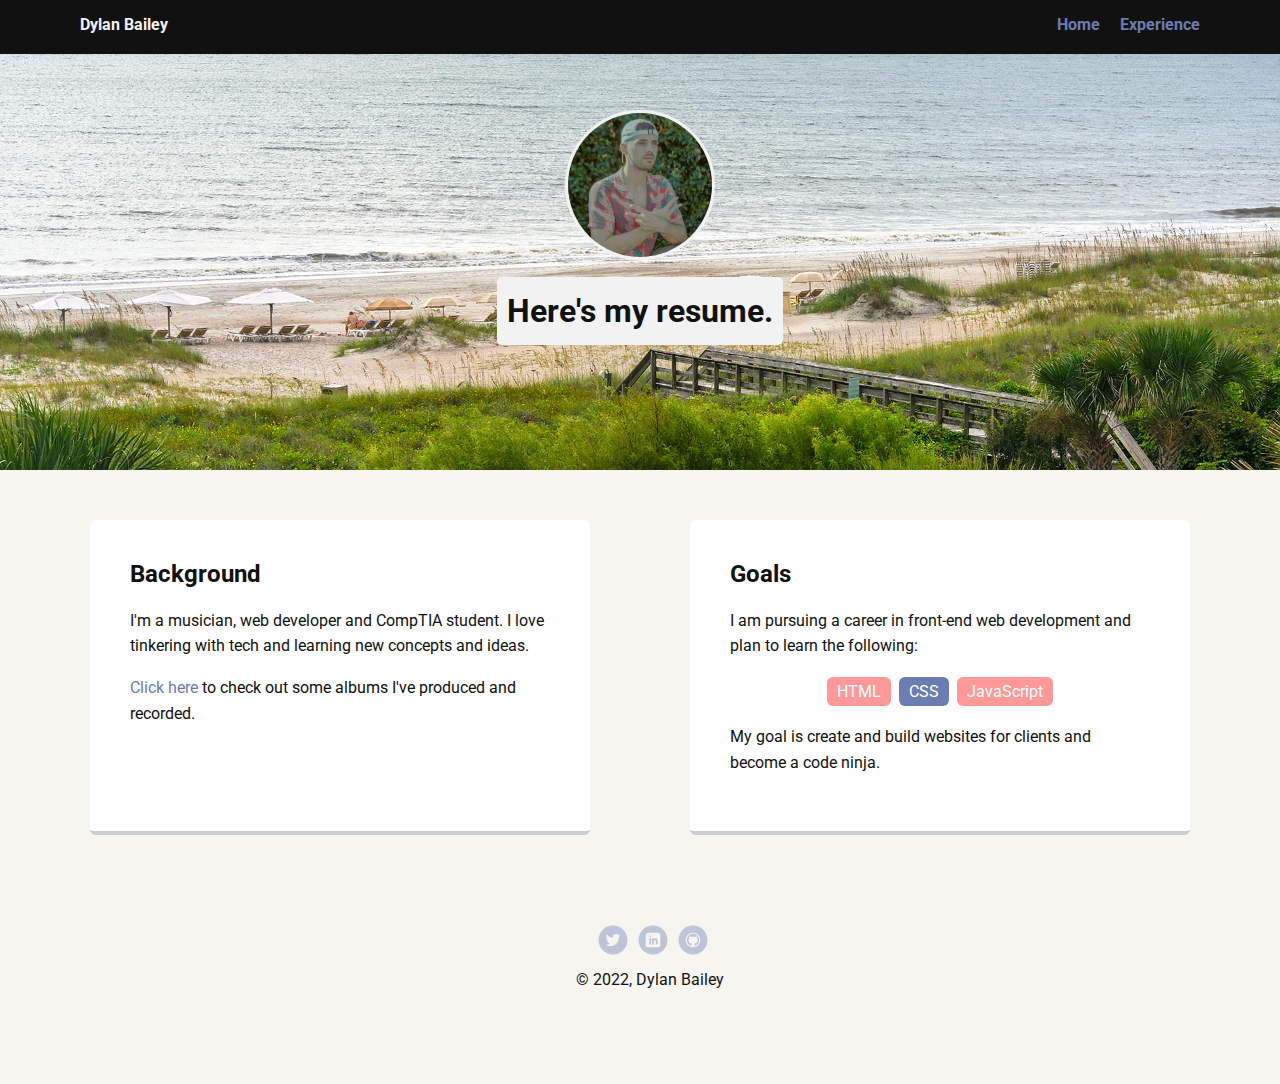
==== experience.html @ b7cf4d19 "New page" ====
<!doctype html>
<html lang="en">
<head>
  <meta charset="utf-8">
  <title>Dylan Bailey's Resume</title>
  <meta name="viewport" content="width=device-width, initial-scale=1.0">
  <link rel="stylesheet" href="styles.css">
  <link href="https://fonts.googleapis.com/css?family=Muli%7CRoboto:400,300,500,700,900" rel="stylesheet"></head>
  <body>

    <div class="main-nav">
        <ul class="nav">
          <li class="name">Dylan Bailey</li>
          <li><a href="index.html">Home</a></li>
          <li><a href="#">Experience</a></li>
        </ul>
    </div>

    <header>
      <img src="images/DylanProfile.jpg" alt="Photo of Dylan Bailey" class="profile-image">
      <h1 class="tag name">Here's my resume.</h1>
    </header>

    <main class="flex">
      <div class="card">
        <h2>Background</h2>
        <p>I'm a musician, web developer and CompTIA student. I love tinkering with tech and learning new concepts and ideas.</p>
        <p><a href="#">Click here</a> to check out some albums I've produced and recorded.</p>
      </div> 

      <div class="card">
        <h2>Goals</h2>
        <p>I am pursuing a career in front-end web development and plan to learn the following:</p>
        <ul class="skills">
          <li>HTML</li>
          <li>CSS</li>
          <li>JavaScript</li>
        </ul>
        <p>My goal is create and build websites for clients and become a code ninja.</p>
      </div> 

    </main>
    <footer>
      <ul>
        <li><a href="https://twitter.com/iamsheepless" class="social twitter">Twitter</a></li>
        <li><a href="https://www.linkedin.com/in/dylancbailey/" class="social linkedin">LinkedIn</a></li>
        <li><a href="https://github.com/dylancbailey" class="social github">Github</a></li>
      </ul>
      <p class="copyright">&copy; 2022, Dylan Bailey</p>
    </footer>
  </body>
  </html>
---- styles.css ----
/* Global Layout Set-up */
* { 
  box-sizing: border-box;
}
  
body {
  margin: 0;
  padding: 0;
  text-align: center;
  font-family: 'Roboto', sans-serif;
  color: #111;
  background: #f7f5f0;
}
/* Link Styles */

a {
  text-decoration: none;
  color: #6b7db3;
}
a:hover {
  color: #ff9999;
}

/* Section Styles */

.main-nav {
  width: 100%;
  background: #111;
  min-height: 30px;
  padding: 10px;
  position: fixed;
  text-align: center;
}
.nav {
  display: flex;
  justify-content: space-around;
  font-weight: 700;
  list-style-type: none;
  margin: 0 auto;
  padding: 0;
}

.nav .name {
    display: block;
    margin-right: auto;
    color: #F2F2F2;
}
.nav li {
  padding: 5px 10px 10px 10px;
}
.nav a {
  transition: all .5s;
}
.nav a:hover {
  color: #ff9999;
}

header {
  text-align: center;
  background: url('images/AmeliaIsland.jpg') no-repeat top 53% center;
  background-size: cover;
  overflow: hidden;
  padding-top: 60px;
}
header {
  line-height: 1.5;
}
header .profile-image {
  margin-top: 50px;
  width: 150px;
  height: 150px;
  border-radius: 50%;
  border: 3px solid #F2F2F2;
  transition: all .5s;
}
header .profile-image:hover {
  transform: scale(1.2) rotate(5deg);
}
.tag {
  background-color: #F2F2F2;
  color: #111;
  padding: 10px;
  border-radius: 5px;
  display: table;
  margin: 10px auto;
} 
.location {
  background-color: #6b7db3;
  color: #F2F2F2;
}
.card {
  margin: 30px;
  padding: 20px 40px 40px;
  max-width: 500px;
  text-align: left;
  background-color: #fff;
  border-bottom: 4px solid #ccc;
  border-radius: 6px;
  transition: all .5s;
}
.card:hover {
  border-color: #ff9999;
}

ul.skills {
  padding: 0;
  text-align: center;
}

.skills li {
  border-radius: 6px;
  display: inline-block;
  background: #6b7db3;
  color: white;
  padding: 5px 10px;
  margin: 2px;
}

.skills li:nth-child(odd) {
  background: #ff9999;
}

footer {
  width: 100%;
  min-height: 30px;
  padding: 20px 0 40px 20px;
}

footer .copyright {
  top: -8px;
  font-size: .75em;
}

footer ul {
  list-style-type: none;
  margin: 0;
  padding: 0;
}

footer ul li {
  display: inline-block;
}

a.social {
  display: inline-block;
  text-indent: -9999px;
  margin-left: 5px;
  width: 30px;
  height: 30px;
  background-size: 30px 30px;
  opacity: .4;
  transition: all .5s;
}
a.twitter {
  background-image: url(images/twitter.svg);
}
a.linkedin {
  background-image: url(images/linkedin.svg);
}
a.github {
  background-image: url(images/github.svg);
}
a.social:hover {
  opacity: 1;
}
.clearfix {
  clear: both;
}

/* Styles for larger screens */
@media screen and (min-width: 720px) {
  
  .flex {
      display: -ms-flexbox;      /* TWEENER - IE 10 */
      display: flex; 
      max-width: 1200px;
      -ms-flex-pack: distribute;
      justify-content: space-around;
      margin: 0 auto;
  }

  header {
    min-height: 470px;
  }

  .nav {
    max-width: 1200px;
    padding: 0 30px;
  }


  main {
    padding-top: 20px;
  }

  main p {
    line-height: 1.6em;
  }

  footer {
    font-size: 1.3em;
    max-width: 1200px;
    margin: 40px auto;
  }

}
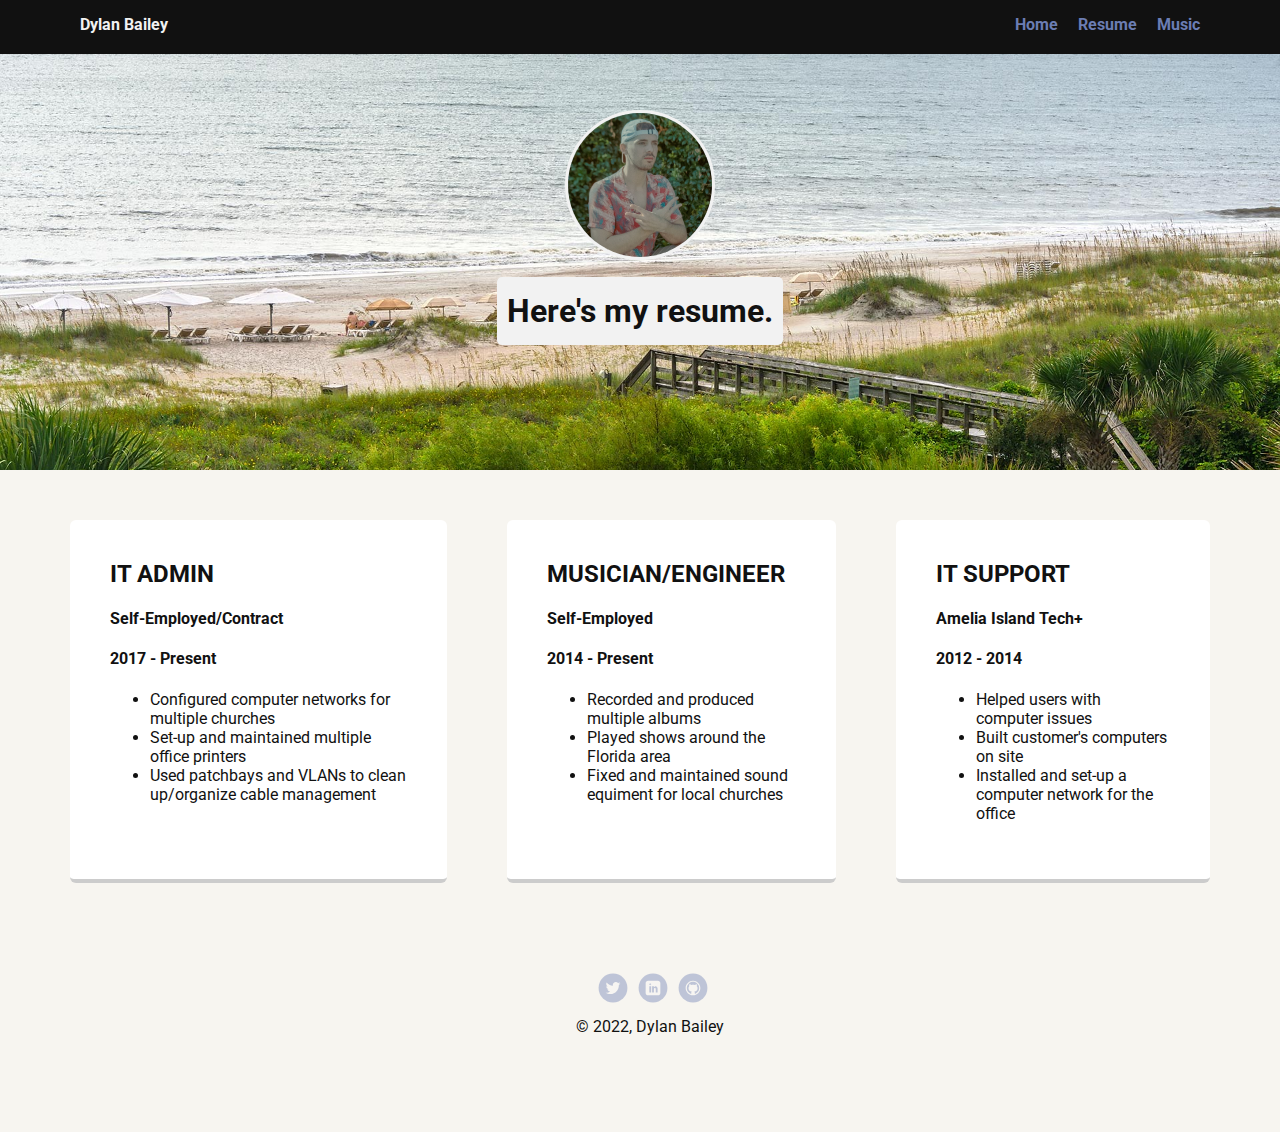
==== commit 71202331: "Information update" ====
--- a/experience.html
+++ b/experience.html
@@ -12,7 +12,8 @@
         <ul class="nav">
           <li class="name">Dylan Bailey</li>
           <li><a href="index.html">Home</a></li>
-          <li><a href="#">Experience</a></li>
+          <li><a href="#">Resume</a></li>
+          <li><a>Music</a></li>
         </ul>
     </div>
 
@@ -23,21 +24,37 @@
 
     <main class="flex">
       <div class="card">
-        <h2>Background</h2>
-        <p>I'm a musician, web developer and CompTIA student. I love tinkering with tech and learning new concepts and ideas.</p>
-        <p><a href="#">Click here</a> to check out some albums I've produced and recorded.</p>
-      </div> 
+        <h2>IT ADMIN</h2>
+        <h4>Self-Employed/Contract</h4>
+        <h4>2017 - Present</h4>
+        <ul>
+          <li>Configured computer networks for multiple churches</li>
+          <li>Set-up and maintained multiple office printers</li>
+          <li>Used patchbays and VLANs to clean up/organize cable management</li>
+        </ul>
+      </div>
 
       <div class="card">
-        <h2>Goals</h2>
-        <p>I am pursuing a career in front-end web development and plan to learn the following:</p>
-        <ul class="skills">
-          <li>HTML</li>
-          <li>CSS</li>
-          <li>JavaScript</li>
+        <h2>MUSICIAN/ENGINEER</h2>
+        <h4>Self-Employed</h4>
+        <h4>2014 - Present</h4>
+        <ul>
+          <li>Recorded and produced multiple albums</li>
+          <li>Played shows around the Florida area</li>
+          <li>Fixed and maintained sound equiment for local churches</li>
         </ul>
-        <p>My goal is create and build websites for clients and become a code ninja.</p>
-      </div> 
+      </div>
+
+      <div class="card">
+        <h2>IT SUPPORT</h2>
+        <h4>Amelia Island Tech+</h4>
+        <h4>2012 - 2014</h4>
+        <ul>
+          <li>Helped users with computer issues</li>
+          <li>Built customer's computers on site</li>
+          <li>Installed and set-up a computer network for the office</li>
+        </ul>
+      </div>
 
     </main>
     <footer>
--- a/styles.css
+++ b/styles.css
@@ -71,10 +71,12 @@
   height: 150px;
   border-radius: 50%;
   border: 3px solid #F2F2F2;
-  transition: all .5s;
+  transition: all .5s ease;
 }
 header .profile-image:hover {
-  transform: scale(1.2) rotate(5deg);
+  transform: scale(1.1) rotate(5deg);
+  border-radius: 10%;
+  border: 3px dotted #ff9999;
 }
 .tag {
   background-color: #F2F2F2;
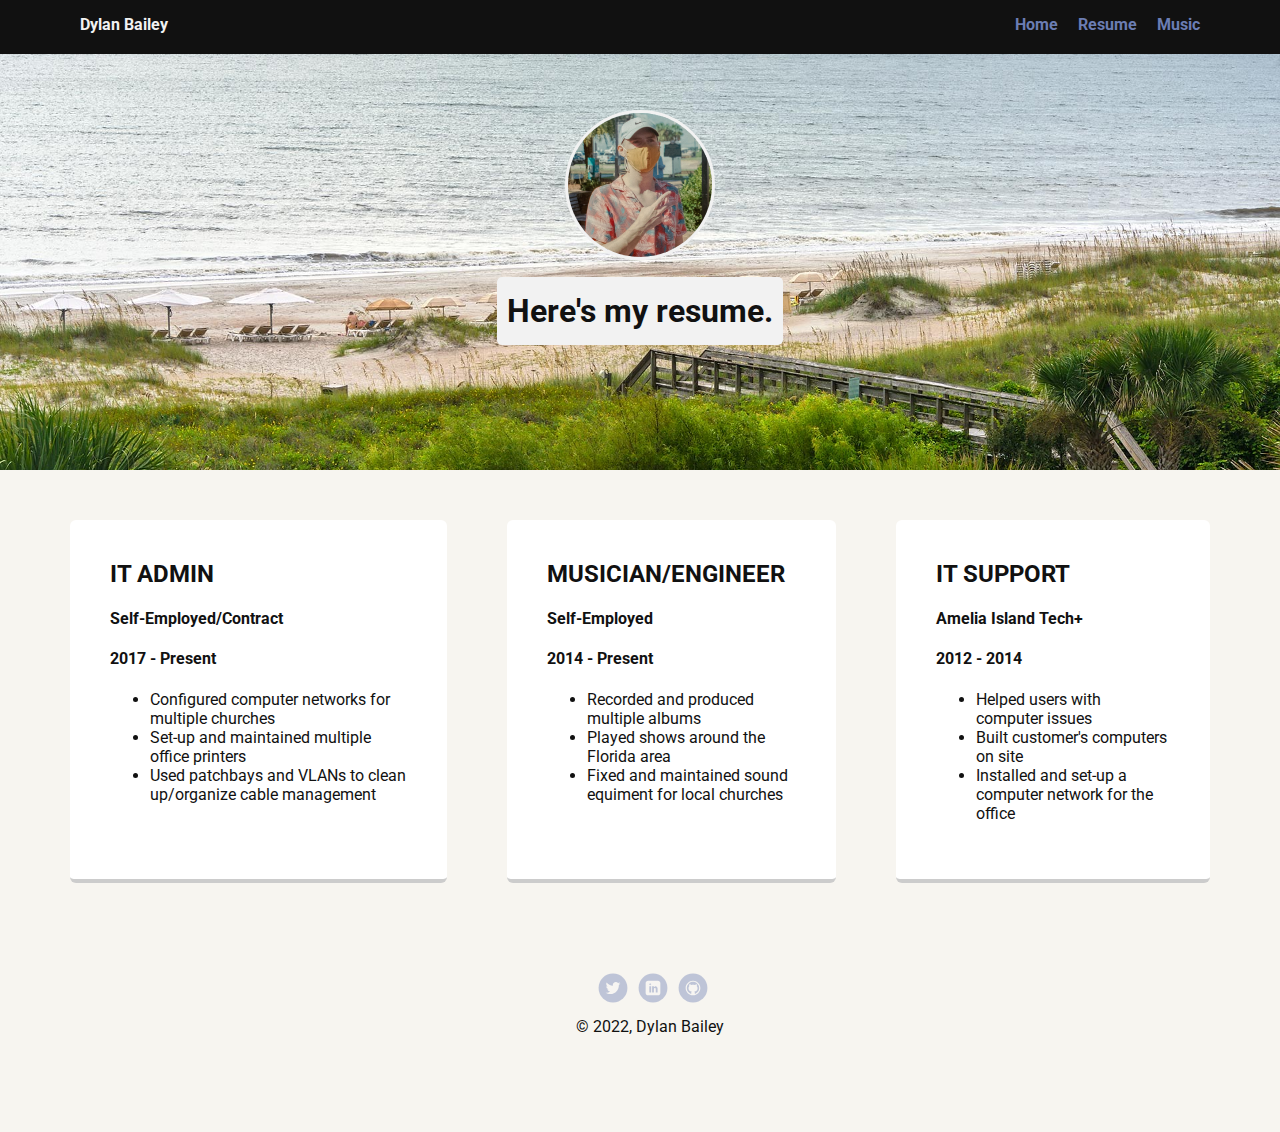
==== commit 4958ff83: "Updated images" ====
--- a/experience.html
+++ b/experience.html
@@ -13,12 +13,12 @@
           <li class="name">Dylan Bailey</li>
           <li><a href="index.html">Home</a></li>
           <li><a href="#">Resume</a></li>
-          <li><a>Music</a></li>
+          <li><a href="music.html">Music</a></li>
         </ul>
     </div>
 
     <header>
-      <img src="images/DylanProfile.jpg" alt="Photo of Dylan Bailey" class="profile-image">
+      <img src="images/DylanProfile2.jpg" alt="Photo of Dylan Bailey with a white hat and using his hand to make a peace symbol" class="profile-image">
       <h1 class="tag name">Here's my resume.</h1>
     </header>
 
--- a/styles.css
+++ b/styles.css
@@ -65,6 +65,7 @@
 header {
   line-height: 1.5;
 }
+
 header .profile-image {
   margin-top: 50px;
   width: 150px;
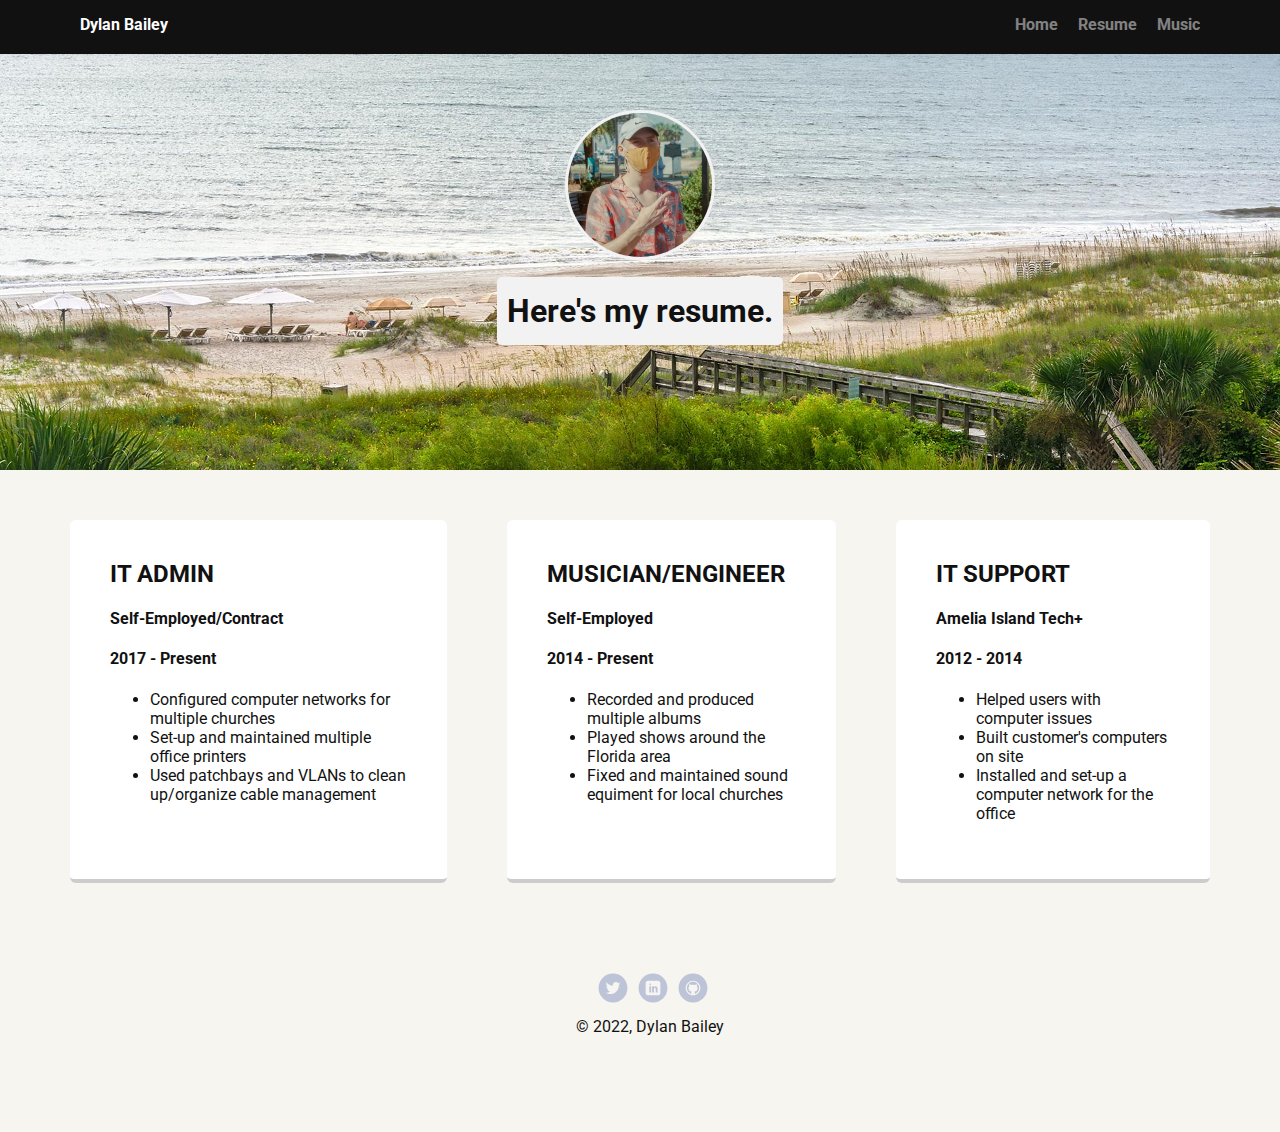
==== commit 76cddef7: "Style changes" ====
--- a/experience.html
+++ b/experience.html
@@ -10,7 +10,7 @@
 
     <div class="main-nav">
         <ul class="nav">
-          <li class="name">Dylan Bailey</li>
+          <li class="name"><a href="index.html">Dylan Bailey</a></li>
           <li><a href="index.html">Home</a></li>
           <li><a href="#">Resume</a></li>
           <li><a href="music.html">Music</a></li>
--- a/styles.css
+++ b/styles.css
@@ -50,8 +50,18 @@
 }
 .nav a {
   transition: all .5s;
+  opacity: 50%;
+  color: #F2F2F2;
 }
 .nav a:hover {
+  color: #ff9999;
+  opacity: 100%;
+}
+.nav .name a {
+  color: white;
+  opacity: 100%;
+}
+.nav .name a:hover {
   color: #ff9999;
 }
 
@@ -75,7 +85,7 @@
   transition: all .5s ease;
 }
 header .profile-image:hover {
-  transform: scale(1.1) rotate(5deg);
+  transform: scale(1.1) rotate(-5deg);
   border-radius: 10%;
   border: 3px dotted #ff9999;
 }
@@ -104,6 +114,9 @@
 .card:hover {
   border-color: #ff9999;
 }
+.music-link a:hover{
+  transition: all .5s;
+}
 
 ul.skills {
   padding: 0;
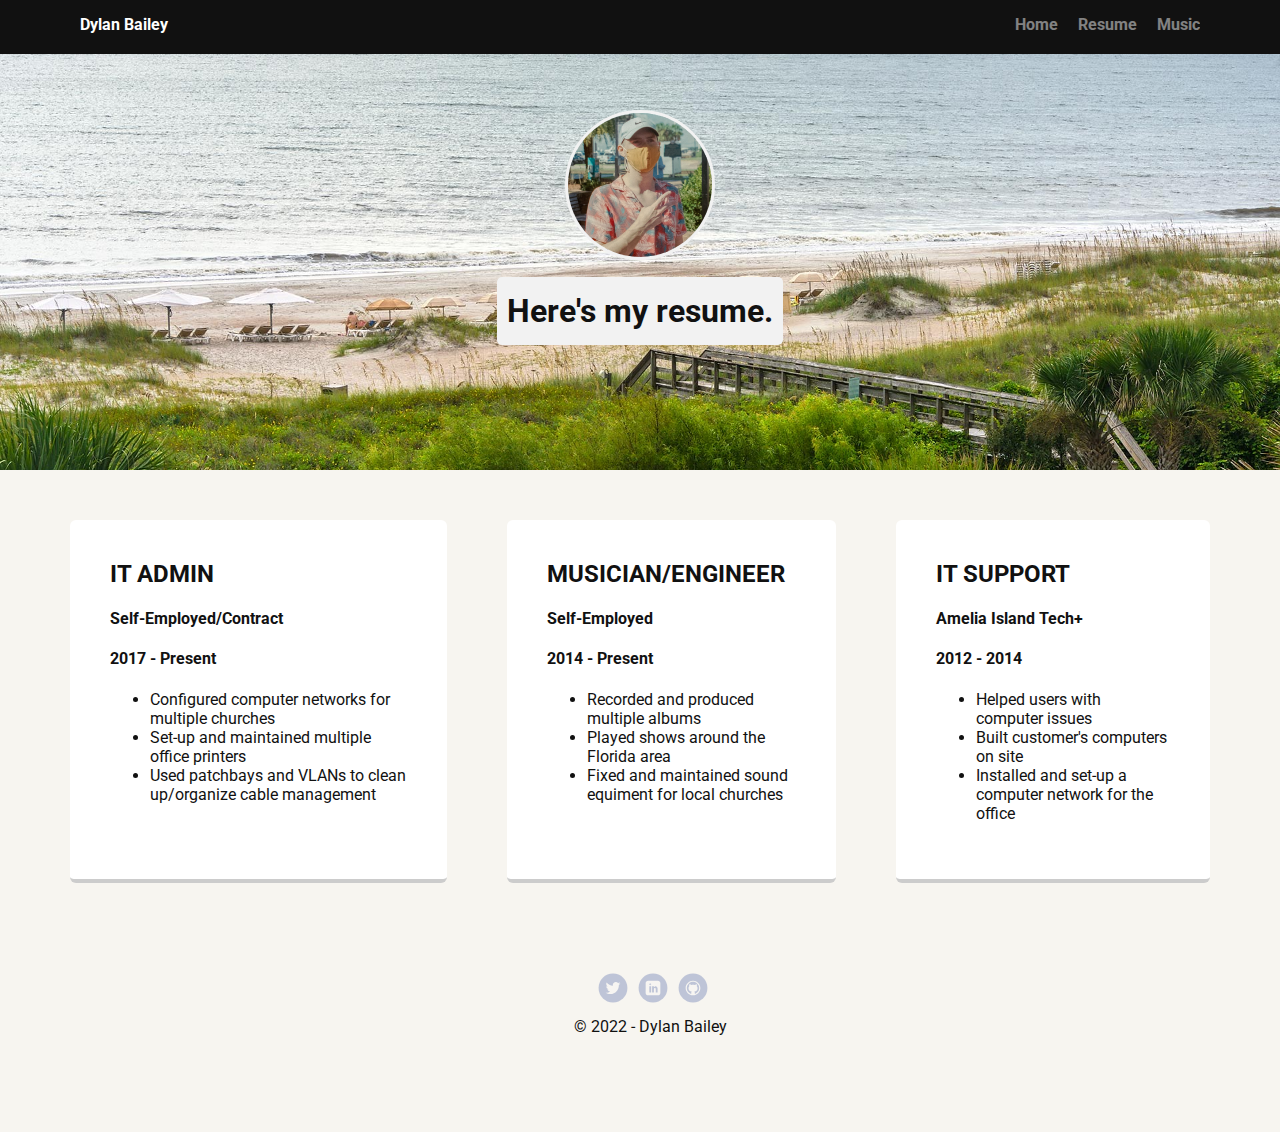
==== commit d10f3df6: "Copyright" ====
--- a/experience.html
+++ b/experience.html
@@ -8,14 +8,14 @@
   <link href="https://fonts.googleapis.com/css?family=Muli%7CRoboto:400,300,500,700,900" rel="stylesheet"></head>
   <body>
 
-    <div class="main-nav">
+    <nav class="main-nav">
         <ul class="nav">
           <li class="name"><a href="index.html">Dylan Bailey</a></li>
           <li><a href="index.html">Home</a></li>
           <li><a href="#">Resume</a></li>
           <li><a href="music.html">Music</a></li>
         </ul>
-    </div>
+      </nav>
 
     <header>
       <img src="images/DylanProfile2.jpg" alt="Photo of Dylan Bailey with a white hat and using his hand to make a peace symbol" class="profile-image">
@@ -23,7 +23,7 @@
     </header>
 
     <main class="flex">
-      <div class="card">
+      <section class="card">
         <h2>IT ADMIN</h2>
         <h4>Self-Employed/Contract</h4>
         <h4>2017 - Present</h4>
@@ -32,9 +32,9 @@
           <li>Set-up and maintained multiple office printers</li>
           <li>Used patchbays and VLANs to clean up/organize cable management</li>
         </ul>
-      </div>
+      </section>
 
-      <div class="card">
+      <section class="card">
         <h2>MUSICIAN/ENGINEER</h2>
         <h4>Self-Employed</h4>
         <h4>2014 - Present</h4>
@@ -43,9 +43,9 @@
           <li>Played shows around the Florida area</li>
           <li>Fixed and maintained sound equiment for local churches</li>
         </ul>
-      </div>
+      </section>
 
-      <div class="card">
+      <section class="card">
         <h2>IT SUPPORT</h2>
         <h4>Amelia Island Tech+</h4>
         <h4>2012 - 2014</h4>
@@ -54,7 +54,7 @@
           <li>Built customer's computers on site</li>
           <li>Installed and set-up a computer network for the office</li>
         </ul>
-      </div>
+      </section>
 
     </main>
     <footer>
@@ -63,7 +63,7 @@
         <li><a href="https://www.linkedin.com/in/dylancbailey/" class="social linkedin">LinkedIn</a></li>
         <li><a href="https://github.com/dylancbailey" class="social github">Github</a></li>
       </ul>
-      <p class="copyright">&copy; 2022, Dylan Bailey</p>
+      <p class="copyright">&copy; 2022 - Dylan Bailey</p>
     </footer>
   </body>
   </html>
--- a/styles.css
+++ b/styles.css
@@ -114,8 +114,19 @@
 .card:hover {
   border-color: #ff9999;
 }
-.music-link a:hover{
-  transition: all .5s;
+.music-link a {
+  transition: all .5s;
+}
+figure img {
+  width: 60%;
+  transition: all .5s;
+}
+figure img:hover {
+  transform: scale(1.05);
+  box-shadow: 0 3px 10px rgb(0 0 0 / 0.2);
+}
+figcaption {
+  margin: 15px 0 15px 0;
 }
 
 ul.skills {
@@ -213,6 +224,10 @@
     line-height: 1.6em;
   }
 
+  figure img {
+    width: 100%;
+  }
+
   footer {
     font-size: 1.3em;
     max-width: 1200px;
